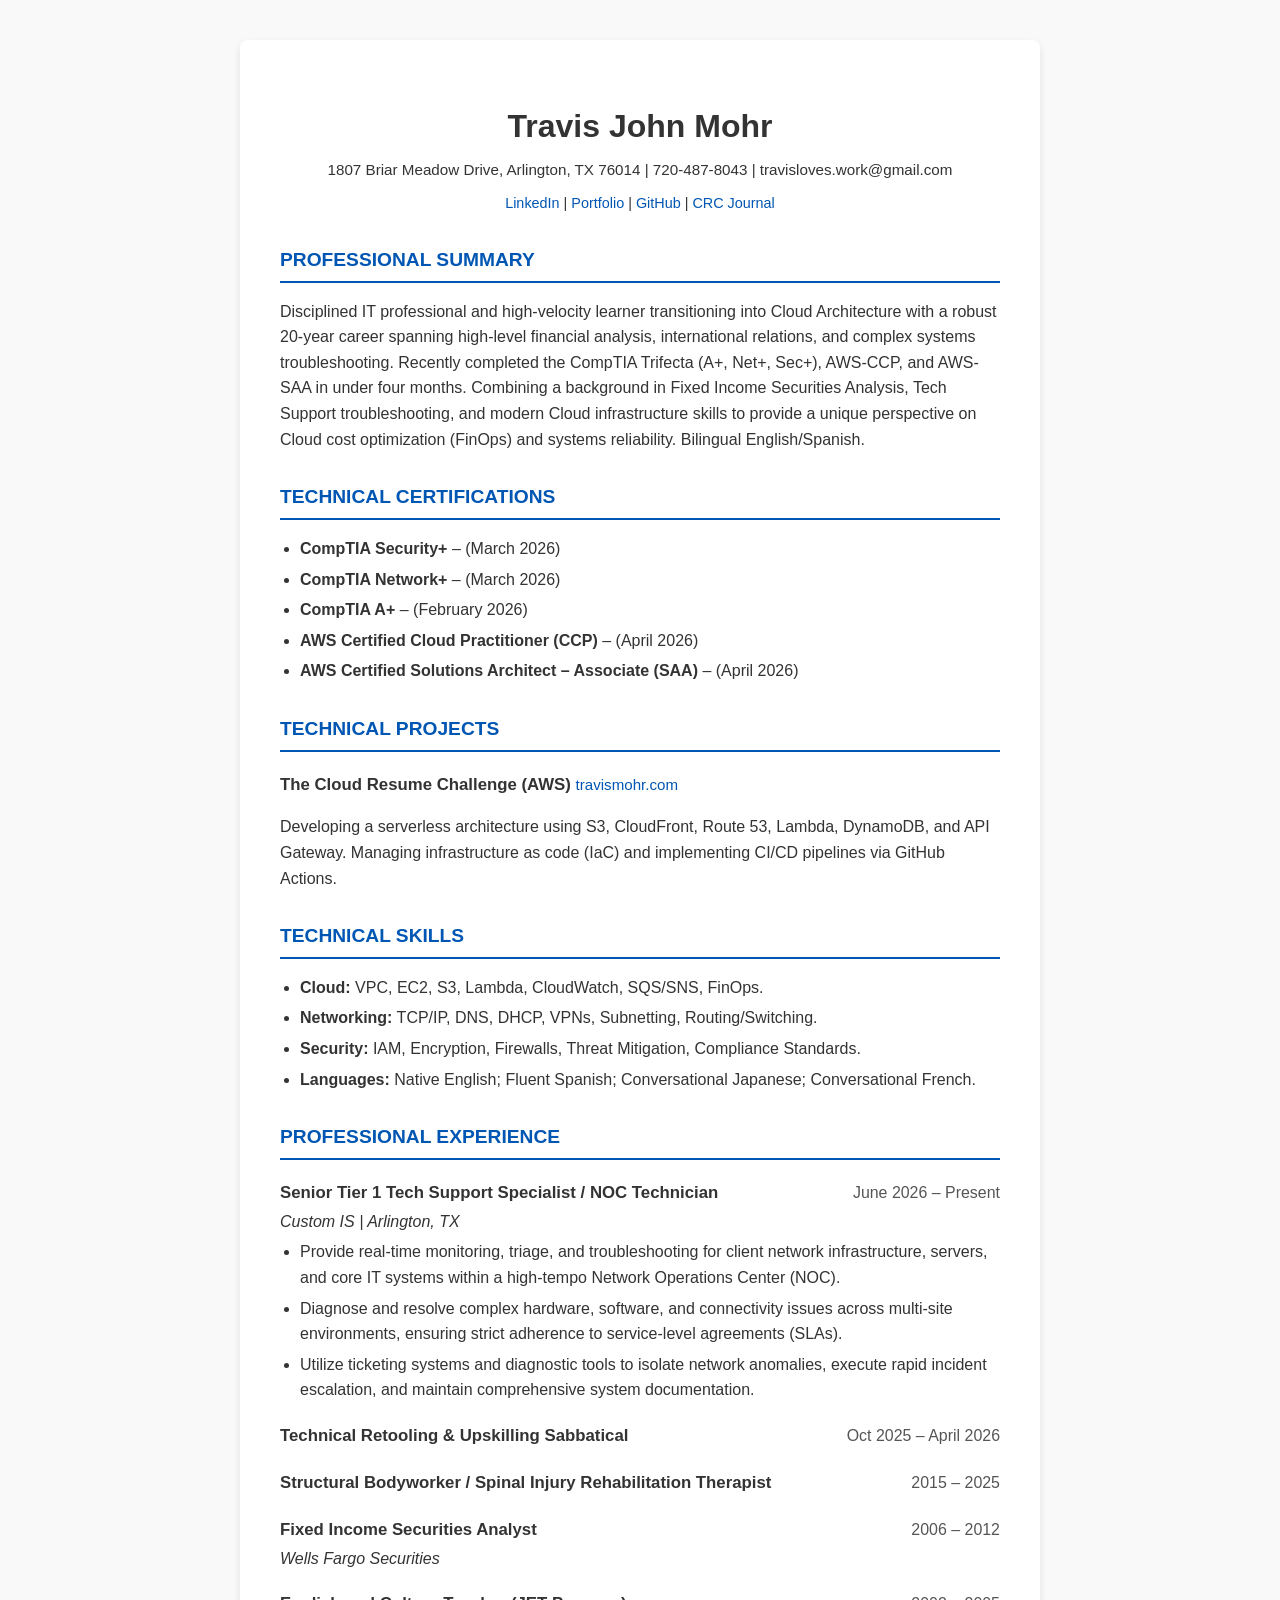
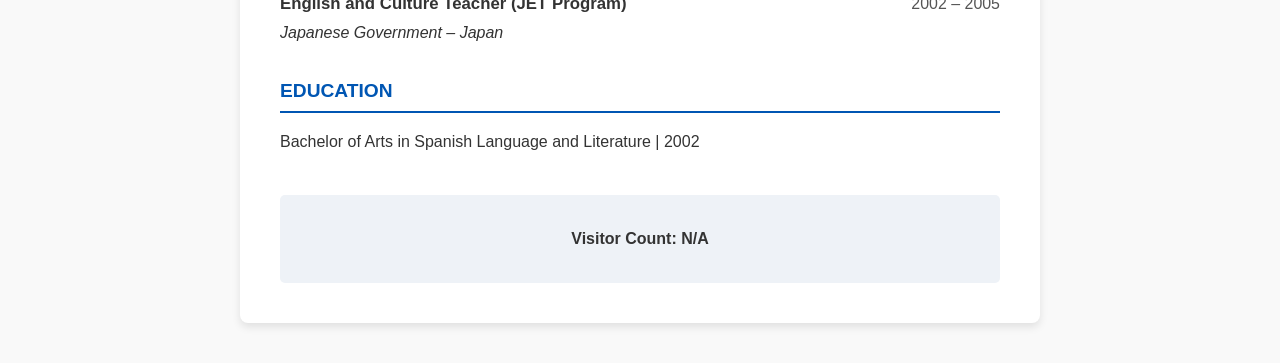
==== cloud-resume-backend/index.html @ 13eeede4 "Update resume index.html and style.css with latest version" ====
<!DOCTYPE html>
<html lang="en">
<head>
    <meta charset="UTF-8">
    <meta name="viewport" content="width=device-width, initial-scale=1.0">
    <title>Travis John Mohr - Cloud Resume</title>
    <link rel="stylesheet" href="style.css">
</head>
<body>
    <div class="container">
        <h1>Travis John Mohr</h1>
        <div class="contact-info">
            1807 Briar Meadow Drive, Arlington, TX 76014 | 720-487-8043 | travisloves.work@gmail.com
        </div>
        <div class="links">
            <a href="https://www.linkedin.com/in/travis-mohr-515045391" target="_blank">LinkedIn</a> | 
            <a href="https://travismohr.com" target="_blank">Portfolio</a> | 
            <a href="https://github.com/travisloveswork-dot" target="_blank">GitHub</a> | 
            <a href="https://dev.to/travis_c61e9296f9ffc32970/my-crc-journal-an-aws-crc-cloud-journey-34n2" target="_blank">CRC Journal</a>
        </div>

        <h2>Professional Summary</h2>
        <p>Disciplined IT professional and high-velocity learner transitioning into Cloud Architecture with a robust 20-year career spanning high-level financial analysis, international relations, and complex systems troubleshooting. Recently completed the CompTIA Trifecta (A+, Net+, Sec+), AWS-CCP, and AWS-SAA in under four months. Combining a background in Fixed Income Securities Analysis, Tech Support troubleshooting, and modern Cloud infrastructure skills to provide a unique perspective on Cloud cost optimization (FinOps) and systems reliability. Bilingual English/Spanish.</p>

        <h2>Technical Certifications</h2>
        <ul>
            <li><strong>CompTIA Security+</strong> – (March 2026)</li>
            <li><strong>CompTIA Network+</strong> – (March 2026)</li>
            <li><strong>CompTIA A+</strong> – (February 2026)</li>
            <li><strong>AWS Certified Cloud Practitioner (CCP)</strong> – (April 2026)</li>
            <li><strong>AWS Certified Solutions Architect – Associate (SAA)</strong> – (April 2026)</li>
        </ul>

        <h2>Technical Projects</h2>
        <h3>The Cloud Resume Challenge (AWS) <span style="font-weight: normal; font-size: 0.9em;"><a href="https://travismohr.com" target="_blank">travismohr.com</a></span></h3>
        <p>Developing a serverless architecture using S3, CloudFront, Route 53, Lambda, DynamoDB, and API Gateway. Managing infrastructure as code (IaC) and implementing CI/CD pipelines via GitHub Actions.</p>

        <h2>Technical Skills</h2>
        <ul>
            <li><strong>Cloud:</strong> VPC, EC2, S3, Lambda, CloudWatch, SQS/SNS, FinOps.</li>
            <li><strong>Networking:</strong> TCP/IP, DNS, DHCP, VPNs, Subnetting, Routing/Switching.</li>
            <li><strong>Security:</strong> IAM, Encryption, Firewalls, Threat Mitigation, Compliance Standards.</li>
            <li><strong>Languages:</strong> Native English; Fluent Spanish; Conversational Japanese; Conversational French.</li>
        </ul>

        <h2>Professional Experience</h2>
        
        <h3>Senior Tier 1 Tech Support Specialist / NOC Technician <span class="date-location">June 2026 – Present</span></h3>
        <p style="margin: 2px 0 5px 0;"><em>Custom IS | Arlington, TX</em></p>
        <ul>
            <li>Provide real-time monitoring, triage, and troubleshooting for client network infrastructure, servers, and core IT systems within a high-tempo Network Operations Center (NOC).</li>
            <li>Diagnose and resolve complex hardware, software, and connectivity issues across multi-site environments, ensuring strict adherence to service-level agreements (SLAs).</li>
            <li>Utilize ticketing systems and diagnostic tools to isolate network anomalies, execute rapid incident escalation, and maintain comprehensive system documentation.</li>
        </ul>

        <h3>Technical Retooling & Upskilling Sabbatical <span class="date-location">Oct 2025 – April 2026</span></h3>
        
        <h3>Structural Bodyworker / Spinal Injury Rehabilitation Therapist <span class="date-location">2015 – 2025</span></h3>
        
        <h3>Fixed Income Securities Analyst <span class="date-location">2006 – 2012</span></h3>
        <p style="margin: 2px 0 10px 0;"><em>Wells Fargo Securities</em></p>
        
        <h3>English and Culture Teacher (JET Program) <span class="date-location">2002 – 2005</span></h3>
        <p style="margin: 2px 0 10px 0;"><em>Japanese Government – Japan</em></p>

        <h2>Education</h2>
        <p>Bachelor of Arts in Spanish Language and Literature | 2002</p>

        <div class="counter-section">
            <p>Visitor Count: <span id="visitor-count">...</span></p>
        </div>
    </div>

    <script>
        fetch('YOUR_API_GATEWAY_URL_HERE')
            .then(response => response.json())
            .then(data => {
                document.getElementById('visitor-count').innerText = data.views || data;
            })
            .catch(error => {
                console.error('Error fetching visitor count:', error);
                document.getElementById('visitor-count').innerText = 'N/A';
            });
    </script>
</body>
</html>
---- cloud-resume-backend/style.css ----
body {
    font-family: Arial, sans-serif;
    line-height: 1.6;
    color: #333;
    max-width: 800px;
    margin: 40px auto;
    padding: 0 20px;
    background-color: #f9f9f9;
}

.container {
    background: #fff;
    padding: 40px;
    border-radius: 8px;
    box-shadow: 0 4px 8px rgba(0,0,0,0.1);
}

h1 {
    text-align: center;
    margin-bottom: 5px;
}

.contact-info {
    text-align: center;
    font-size: 0.95em;
    margin-bottom: 10px;
}

.links {
    text-align: center;
    font-size: 0.9em;
    margin-bottom: 30px;
}

h2 {
    border-bottom: 2px solid #0056b3;
    padding-bottom: 5px;
    margin-top: 30px;
    color: #0056b3;
    font-size: 1.2em;
    text-transform: uppercase;
}

h3 {
    margin-bottom: 2px;
    margin-top: 20px;
    font-size: 1.05em;
}

.date-location {
    float: right;
    font-weight: normal;
    color: #555;
    font-size: 0.95em;
}

ul {
    margin-top: 5px;
    padding-left: 20px;
}

li {
    margin-bottom: 5px;
}

.counter-section {
    text-align: center;
    margin-top: 40px;
    padding: 15px;
    background: #eef2f7;
    border-radius: 5px;
    font-weight: bold;
}

a {
    color: #0056b3;
    text-decoration: none;
}

a:hover {
    text-decoration: underline;
}

@media (max-width: 600px) {
    .date-location {
        float: none;
        display: block;
    }
}
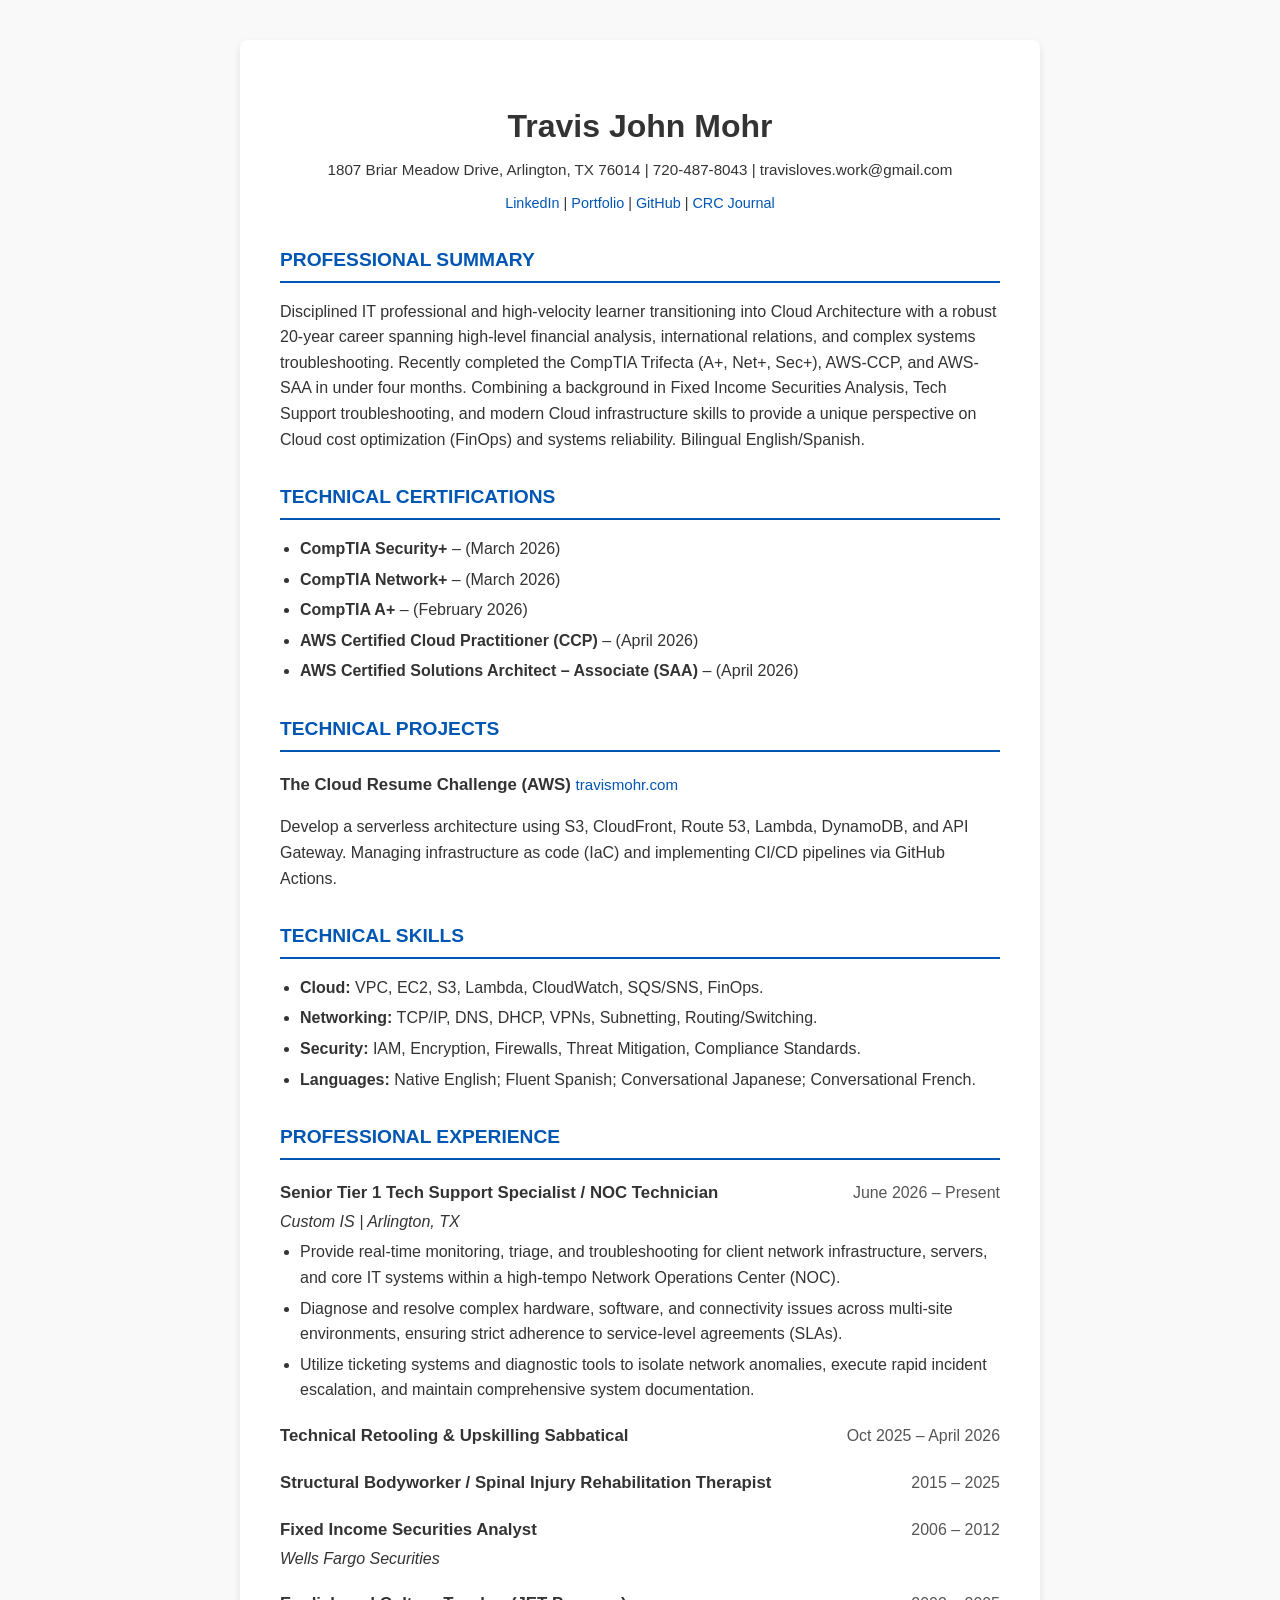
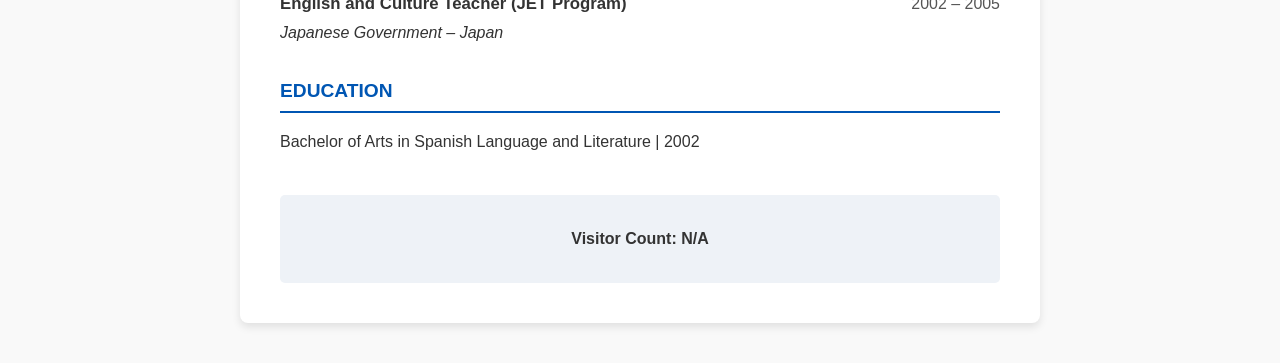
==== commit d0fffe0d: "Update resume with typo fix and functional URL visitor counter" ====
--- a/cloud-resume-backend/index.html
+++ b/cloud-resume-backend/index.html
@@ -33,7 +33,7 @@
 
         <h2>Technical Projects</h2>
         <h3>The Cloud Resume Challenge (AWS) <span style="font-weight: normal; font-size: 0.9em;"><a href="https://travismohr.com" target="_blank">travismohr.com</a></span></h3>
-        <p>Developing a serverless architecture using S3, CloudFront, Route 53, Lambda, DynamoDB, and API Gateway. Managing infrastructure as code (IaC) and implementing CI/CD pipelines via GitHub Actions.</p>
+        <p>Develop a serverless architecture using S3, CloudFront, Route 53, Lambda, DynamoDB, and API Gateway. Managing infrastructure as code (IaC) and implementing CI/CD pipelines via GitHub Actions.</p>
 
         <h2>Technical Skills</h2>
         <ul>
@@ -72,7 +72,8 @@
     </div>
 
     <script>
-        fetch('YOUR_API_GATEWAY_URL_HERE')
+        // Replace 'YOUR_FUNCTIONAL_URL_HERE' with your actual Lambda Function URL inside the quotes
+        fetch('YOUR_FUNCTIONAL_URL_HERE')
             .then(response => response.json())
             .then(data => {
                 document.getElementById('visitor-count').innerText = data.views || data;
